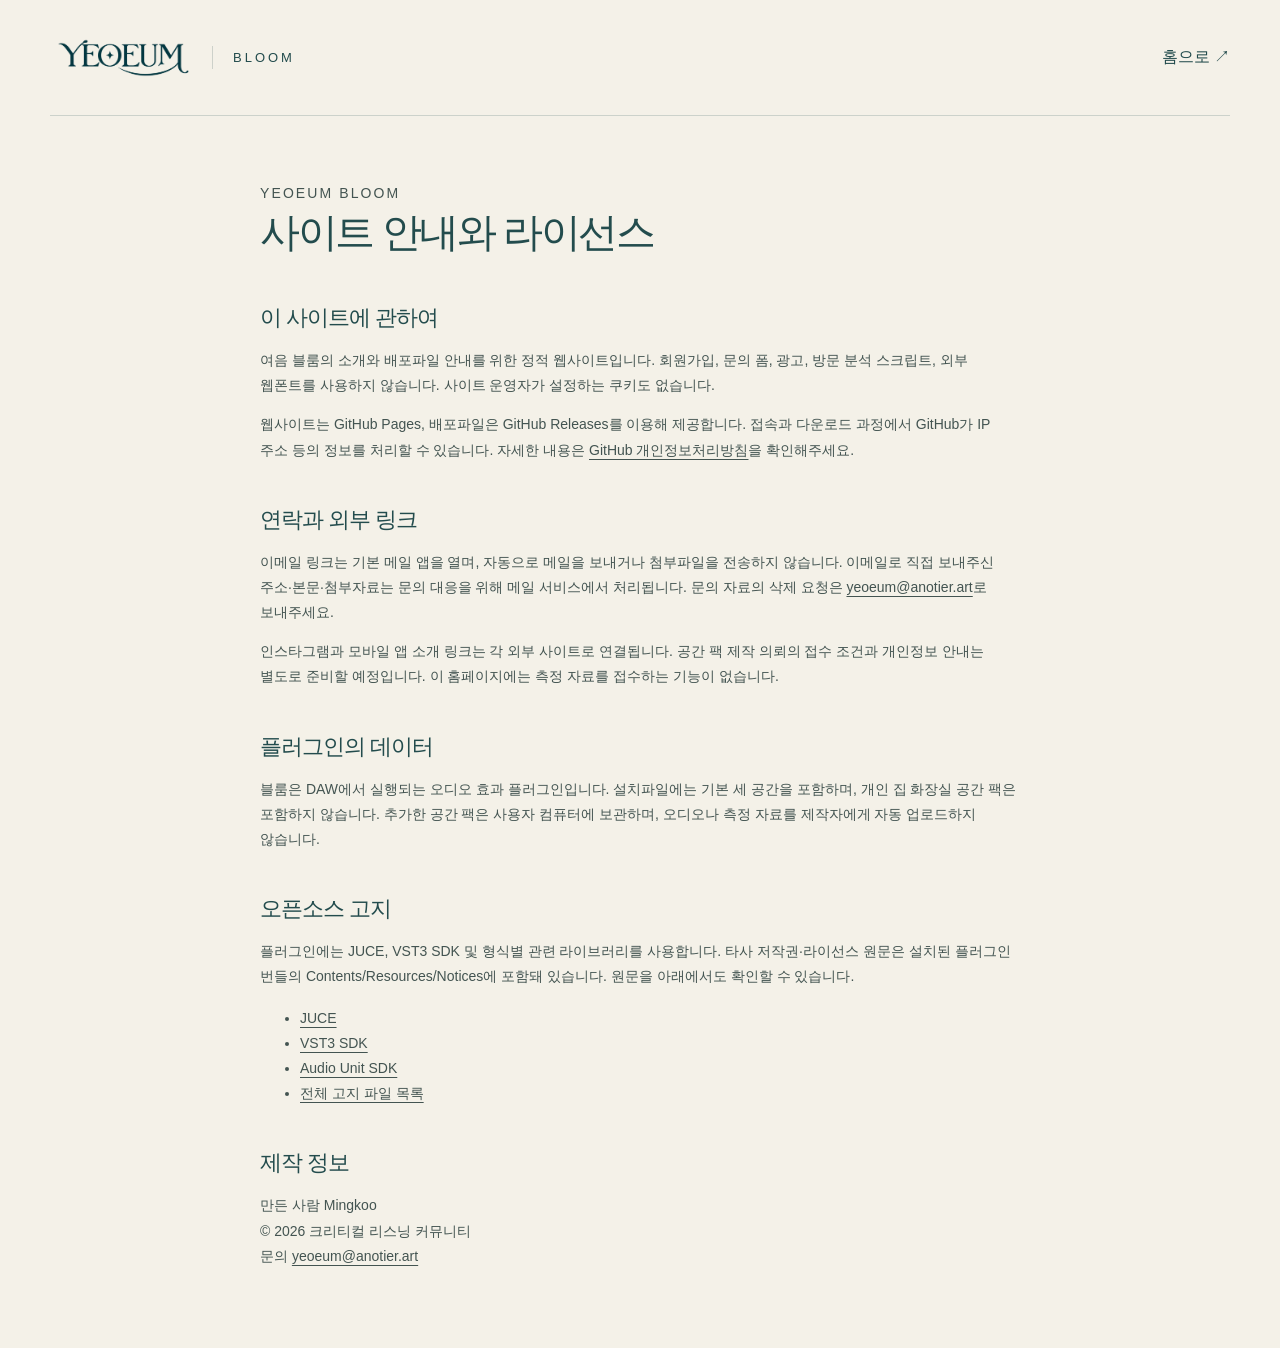
==== notices.html @ c8dbccd5 "Publish YEOEUM Bloom website and macOS 1.0.0 download information" ====
<!doctype html><html lang="ko"><head><meta charset="utf-8"><meta name="viewport" content="width=device-width,initial-scale=1"><title>사이트 안내 · 라이선스 — YEOEUM Bloom</title><link rel="stylesheet" href="styles.css"><link rel="icon" href="assets/favicon.svg"></head><body><header class="site-header wrap"><a class="brand" href="index.html"><img src="assets/wordmark.webp" alt="YEOEUM" width="700" height="233"><span>BLOOM</span></a><a href="index.html">홈으로 ↗</a></header><main class="notice-page wrap"><p class="eyebrow">YEOEUM BLOOM</p><h1>사이트 안내와 라이선스</h1><h2>이 사이트에 관하여</h2><p>여음 블룸의 소개와 배포파일 안내를 위한 정적 웹사이트입니다. 회원가입, 문의 폼, 광고, 방문 분석 스크립트, 외부 웹폰트를 사용하지 않습니다. 사이트 운영자가 설정하는 쿠키도 없습니다.</p><p>웹사이트는 GitHub Pages, 배포파일은 GitHub Releases를 이용해 제공합니다. 접속과 다운로드 과정에서 GitHub가 IP 주소 등의 정보를 처리할 수 있습니다. 자세한 내용은 <a href="https://docs.github.com/en/site-policy/privacy-policies/github-general-privacy-statement">GitHub 개인정보처리방침</a>을 확인해주세요.</p><h2>연락과 외부 링크</h2><p>이메일 링크는 기본 메일 앱을 열며, 자동으로 메일을 보내거나 첨부파일을 전송하지 않습니다. 이메일로 직접 보내주신 주소·본문·첨부자료는 문의 대응을 위해 메일 서비스에서 처리됩니다. 문의 자료의 삭제 요청은 <a href="mailto:yeoeum@anotier.art">yeoeum@anotier.art</a>로 보내주세요.</p><p>인스타그램과 모바일 앱 소개 링크는 각 외부 사이트로 연결됩니다. 공간 팩 제작 의뢰의 접수 조건과 개인정보 안내는 별도로 준비할 예정입니다. 이 홈페이지에는 측정 자료를 접수하는 기능이 없습니다.</p><h2>플러그인의 데이터</h2><p>블룸은 DAW에서 실행되는 오디오 효과 플러그인입니다. 설치파일에는 기본 세 공간을 포함하며, 개인 집 화장실 공간 팩은 포함하지 않습니다. 추가한 공간 팩은 사용자 컴퓨터에 보관하며, 오디오나 측정 자료를 제작자에게 자동 업로드하지 않습니다.</p><h2>오픈소스 고지</h2><p>플러그인에는 JUCE, VST3 SDK 및 형식별 관련 라이브러리를 사용합니다. 타사 저작권·라이선스 원문은 설치된 플러그인 번들의 Contents/Resources/Notices에 포함돼 있습니다. 원문을 아래에서도 확인할 수 있습니다.</p><ul><li><a href="licenses/JUCE-LICENSE.md">JUCE</a></li><li><a href="licenses/VST3-SDK-MIT.txt">VST3 SDK</a></li><li><a href="licenses/AudioUnitSDK-Apache-2.txt">Audio Unit SDK</a></li><li><a href="licenses/index.txt">전체 고지 파일 목록</a></li></ul><h2>제작 정보</h2><p>만든 사람 Mingkoo<br>© 2026 크리티컬 리스닝 커뮤니티<br>문의 <a href="mailto:yeoeum@anotier.art">yeoeum@anotier.art</a></p></main></body></html>
---- styles.css ----
:root{--paper:#f4f1e8;--ink:#234c4d;--body:#435451;--muted:#6c7971;--line:#234c4d30;--rust:#a75f48;--sage:#d6ded2;--serif:Georgia,'Times New Roman',serif;--sans:-apple-system,BlinkMacSystemFont,'Apple SD Gothic Neo','Malgun Gothic',sans-serif}*{box-sizing:border-box}html{scroll-behavior:smooth;scroll-padding-top:24px}body{margin:0;background:var(--paper);color:var(--ink);font-family:var(--sans);font-size:16px;line-height:1.8;word-break:keep-all;overflow-wrap:break-word}button,a{-webkit-tap-highlight-color:transparent}a{color:inherit;text-decoration:none}button{font:inherit}a:focus-visible,button:focus-visible,summary:focus-visible,[tabindex]:focus-visible{outline:2px solid var(--rust);outline-offset:6px}img{display:block;max-width:100%;height:auto}.wrap{width:min(1180px,calc(100% - 96px));margin-inline:auto}.skip{position:absolute;top:-100px;left:20px;padding:12px 20px;background:var(--ink);color:white;z-index:5}.skip:focus{top:10px}.site-header{height:116px;display:flex;justify-content:space-between;align-items:center;border-bottom:1px solid var(--line)}.brand{display:flex;align-items:center;gap:20px;flex-shrink:0}.brand img{width:142px;height:48px;object-fit:contain}.brand span{font-size:13px;letter-spacing:.23em;border-left:1px solid var(--line);padding-left:20px}.site-header nav{display:flex;gap:36px;align-items:center;font-size:14px}.site-header nav a:hover,.text-link:hover,.contact-links a:hover{text-decoration:underline;text-underline-offset:6px}.nav-download{display:flex;gap:20px}.hero{padding-top:74px}.hero-top{display:grid;grid-template-columns:1.25fr 1fr;gap:70px;align-items:end}.eyebrow,.section-index{font-size:11px;font-weight:500;letter-spacing:.15em;margin:0;text-transform:uppercase}.spark{color:var(--rust);margin-right:8px;font-size:17px}h1,h2,h3,p{margin-top:0}h1{font-size:clamp(36px,4.8vw,65px);font-weight:400;letter-spacing:-.06em;line-height:1.32;margin:24px 0 0}h2{font-size:clamp(28px,3vw,40px);font-weight:400;letter-spacing:-.045em;line-height:1.5}h3{font-weight:400}.hero-copy{padding-bottom:3px}.hero-copy>p:first-child{font-size:17px;line-height:1.95;margin-bottom:28px;color:var(--body)}.button{display:inline-flex;align-items:center;justify-content:space-between;gap:36px;padding:15px 23px;font-size:14px;border-radius:2px;line-height:1.6;transition:background .2s,color .2s}.button.primary{background:var(--ink);color:#f9f7f0;border:1px solid var(--ink)}.button.primary:hover{background:#356360}.button span{font-size:19px}.micro{font-size:11px;letter-spacing:.035em;margin:10px 0 0;color:var(--muted)}.hero-rule{display:flex;justify-content:space-between;border-top:1px solid var(--line);margin-top:55px;padding-top:14px;color:var(--muted);font-size:10px;letter-spacing:.14em}.spaces{padding-top:40px}.space-toolbar{display:flex;justify-content:space-between;align-items:center;gap:25px;margin-bottom:22px}.space-toolbar h2{font-size:11px;letter-spacing:.05em;font-weight:500}.space-tabs{display:flex;gap:6px;align-items:center}.space-tabs button{border:1px solid transparent;padding:8px 13px;background:none;color:var(--muted);font-size:12px;cursor:pointer;display:flex;align-items:center;gap:8px;border-radius:30px;white-space:nowrap}.space-tabs button[aria-selected=true]{border-color:var(--ink);color:var(--ink)}.space-tabs button:hover{background:#234c4d08}.swatch{width:8px;height:8px;border-radius:50%;display:inline-block;border:1px solid #53615a50}.swatch.white{background:#e6e4d8}.swatch.black{background:#302f2a}.swatch.restroom{background:#607d7a}.plugin-figure{margin:0}.plugin-figure>img{width:100%;border-radius:7px;box-shadow:0 22px 42px -22px #152a2940;border:1px solid #234c4d28}.plugin-figure figcaption{display:flex;gap:15px;align-items:center;margin-top:20px;font-size:11px;color:var(--muted)}.caption-label{font-size:9px;letter-spacing:.1em;color:var(--rust)}.caption-note{margin-left:auto;font-size:10px}.space-intro{display:grid;grid-template-columns:1fr 2fr;gap:70px;margin:90px 0 110px}.section-index{color:var(--rust);padding-top:9px}.space-intro>div{max-width:650px}.space-intro h2{margin-bottom:26px}.space-intro p:not(.section-index){font-size:16px;line-height:1.95;color:var(--body)}.quiet{color:var(--muted)!important;font-size:14px!important}.controls-section{background:#dce1d660;border-block:1px solid var(--line);padding:85px 0 55px}.section-heading{display:grid;grid-template-columns:1fr 2fr;gap:70px;margin-bottom:50px}.section-heading h2{margin:0}.controls-grid{display:grid;grid-template-columns:repeat(3,1fr);gap:45px}.controls-grid article{border-top:1px solid var(--line);padding-top:32px}.controls-grid .bloom-control{grid-column:1/-1;display:grid;grid-template-columns:1fr 2fr;gap:70px;padding-bottom:25px}.bloom-control>div:last-child{max-width:650px}.control-number{font:italic 15px var(--serif);color:var(--rust);margin-bottom:9px}.controls-grid h3{font-family:var(--serif);font-size:31px;line-height:1.3;margin-bottom:14px}.controls-grid .control-sub{font-size:15px;color:var(--ink);margin-bottom:12px}.controls-grid p:last-child{font-size:14px;line-height:1.9;color:var(--body);margin-bottom:0}.dial-symbol{position:relative;width:66px;height:66px;border:1px solid #234c4d70;border-radius:50%;margin-bottom:28px;background:radial-gradient(circle,var(--paper) 59%,transparent 60%);outline:1px solid #234c4d30;outline-offset:6px}.dial-symbol span{display:block;position:absolute;left:31px;top:9px;height:18px;width:2px;background:var(--ink);transform-origin:1px 24px}.bloom-dial{width:118px;height:118px;justify-self:center;margin-top:22px;border:2px solid #234c4d80;background:radial-gradient(circle,var(--paper) 60%,transparent 61%);outline-offset:12px}.bloom-dial:after{content:'';position:absolute;inset:-15px;border:4px solid transparent;border-left-color:var(--rust);border-radius:50%;transform:rotate(-20deg)}.bloom-dial span{left:56px;top:16px;height:30px;transform-origin:1px 41px;transform:rotate(55deg)}.texture-dial span{transform:rotate(-35deg)}.delay-dial span{transform:rotate(-135deg)}.mix-dial span{transform:rotate(135deg)}.controls-foot{border-top:1px solid var(--line);margin-top:42px;padding-top:18px;font-size:12px;color:var(--muted)}.pack-section{padding-block:105px;display:grid;grid-template-columns:1fr 1.2fr 1.1fr;gap:45px;align-items:start}.pack-copy p{font-size:15px;color:var(--body);line-height:1.95}.inline-label{font-size:12px;border-bottom:1px solid var(--line)}code{font-size:12px}.pack-drawing{height:280px;position:relative;margin-left:30px;margin-top:20px}.pack-sheet{position:absolute;width:200px;height:248px;border:1px solid #53635e55;background:#e9e8df;padding:18px 20px;box-shadow:4px 6px 15px #234c4d08}.pack-sheet>span:first-child{font-size:8px;letter-spacing:.16em}.pack-sheet.back{transform:rotate(11deg);left:25px;top:-10px}.pack-sheet.middle{transform:rotate(5deg);left:14px;top:-4px;background:#e1e5dc}.pack-sheet.front{transform:rotate(-4deg);left:0;top:5px;background:var(--paper)}.pack-sheet strong{font-size:22px;font-weight:400;line-height:1.6;display:block;margin-top:20px}.sheet-bottom{position:absolute;bottom:16px;font-size:7px;letter-spacing:.05em}.room-lines{position:relative;height:30px;margin-top:10px}.room-lines i{position:absolute;border:1px solid #66867b85;width:30px;height:30px;transform:rotate(45deg);border-radius:4px}.room-lines i:nth-child(2){left:12px}.room-lines i:nth-child(3){left:24px}.atelier{position:relative;background:#f4eee2 url('assets/atelier.webp') center/cover;border:1px solid var(--line);display:grid;grid-template-columns:.8fr 1.4fr;gap:45px;overflow:hidden;min-height:420px;padding:48px 65px 0;margin-bottom:105px}.atelier-art{align-self:end;max-width:250px;margin:0 auto}.atelier-art img{width:100%;max-height:350px;object-fit:contain;object-position:bottom}.atelier-copy{padding-bottom:45px}.atelier-copy .eyebrow{color:var(--rust);font-size:9px;letter-spacing:.11em;margin-bottom:18px}.atelier h2{font-size:32px;margin-bottom:22px}.atelier p:not(.eyebrow){font-size:14px;line-height:1.95;color:var(--body)}.text-link{display:inline-flex;gap:24px;align-items:center;font-size:14px;border-bottom:1px solid var(--ink);padding-bottom:5px;margin-top:9px}.download-section{padding-bottom:85px}.download-heading{text-align:center;margin-bottom:40px}.download-heading .section-index{margin-bottom:20px}.download-heading h2{margin-bottom:17px}.download-heading>p:last-child{font-size:13px;letter-spacing:.06em}.version{font:italic 17px var(--serif);margin-left:8px}.downloads{display:grid;grid-template-columns:1fr 1fr;border:1px solid var(--line)}.download-card{padding:38px 42px}.download-card+.download-card{border-left:1px solid var(--line);background:#e6e8df50}.download-platform{display:flex;justify-content:space-between;align-items:center;gap:15px}.download-platform h3{font:36px var(--serif);margin:0}.status{font-size:10px;letter-spacing:.04em;color:var(--muted);border:1px solid var(--line);border-radius:20px;padding:3px 10px}.available .status{color:var(--ink);background:#d9e2d5}.platform-spec{font-size:14px;color:var(--body);margin:20px 0}.download-card .button{width:100%;margin:4px 0 18px}.button.disabled{background:#dce0d7;color:#6f7c73;border:1px solid transparent;justify-content:center;cursor:default}.download-detail{font-size:11px;color:var(--muted);margin:0;line-height:1.9}.download-meta{display:flex;gap:25px;font-size:11px;margin-top:17px;color:var(--muted);flex-wrap:wrap}.download-meta>span{margin-left:auto}.download-meta a{text-decoration:underline;text-underline-offset:3px}.install-guide{display:grid;grid-template-columns:1fr 2fr;gap:70px;margin-top:75px}.install-guide>h3{font-size:20px;margin-top:13px}.install-guide details{border-bottom:1px solid var(--line)}.install-guide details:first-child{border-top:1px solid var(--line)}summary{cursor:pointer;list-style:none;padding:19px 30px 19px 0;font-size:14px;position:relative}summary::-webkit-details-marker{display:none}summary:after{content:'+';position:absolute;right:3px;top:17px;font-size:20px;font-weight:300}details[open] summary:after{content:'−'}details p{font-size:13px;color:var(--body);line-height:1.95;padding-right:20px}.paths{font-size:11px!important;overflow-wrap:anywhere;word-break:normal}.site-footer{padding-top:40px;border-top:1px solid var(--line)}.footer-top{display:grid;grid-template-columns:1fr 1.5fr 1fr;gap:30px;align-items:start;padding-bottom:40px}.footer-brand img{width:115px;height:38px}.footer-brand{gap:13px}.footer-brand span{font-size:9px;padding-left:13px}.footer-top>p{font-size:14px;color:var(--muted);line-height:1.9;margin:0}.contact-links{justify-self:end;display:flex;gap:23px;font-size:12px}.contact-links a{white-space:nowrap}.footer-bottom{display:flex;gap:30px;border-top:1px solid var(--line);padding:22px 0 32px;font-size:10px;color:var(--muted)}.footer-bottom>a{margin-left:auto}.notice-page{max-width:760px;padding-block:65px}.notice-page h1{font-size:40px;margin:0 0 42px}.notice-page h2{font-size:22px;margin:40px 0 14px}.notice-page p,.notice-page li{font-size:14px;color:var(--body)}.notice-page a{text-decoration:underline;text-underline-offset:4px}
@media(min-width:1450px){.hero-top{gap:110px}.hero-copy{padding-left:40px}}
@media(max-width:950px){.wrap{width:calc(100% - 56px)}.hero-top{gap:35px}.hero-copy>p:first-child{font-size:15px}.hero-top h1{font-size:46px}.space-toolbar{align-items:flex-start;flex-direction:column;gap:13px}.space-intro,.section-heading,.install-guide{grid-template-columns:1fr 2fr;gap:35px}.pack-section{grid-template-columns:1fr 1.5fr;gap:30px}.pack-section>.section-index{grid-column:1/-1}.pack-drawing{justify-self:center;min-width:240px}.atelier{padding:35px 30px 0;gap:25px}.atelier h2{font-size:29px}.atelier p br{display:none}.download-card{padding:30px}.footer-top{grid-template-columns:1fr 1fr}.contact-links{grid-column:2;justify-self:start}.footer-top>p{grid-column:2}.footer-brand{grid-row:1/3}.controls-grid{gap:25px}.controls-grid .bloom-control{gap:35px}}
@media(max-width:620px){.wrap{width:calc(100% - 40px)}.site-header{height:86px}.brand{gap:10px}.brand img{width:110px;height:37px}.brand span{font-size:9px;padding-left:10px;letter-spacing:.16em}.site-header nav{gap:14px;font-size:12px}.site-header nav>a:not(.nav-download){display:none}.nav-download{gap:8px}.hero{padding-top:44px}.hero-top{grid-template-columns:1fr;gap:27px}.eyebrow{font-size:9px}.hero-top h1{font-size:43px;margin-top:20px;line-height:1.4}.hero-copy>p:first-child{font-size:15px;margin-bottom:22px}.hero-copy .button{width:100%}.micro{text-align:center;font-size:10px}.hero-rule{margin-top:32px;font-size:7px;padding-top:11px}.spaces{padding-top:28px}.space-toolbar{gap:16px}.space-toolbar h2{font-size:11px}.space-tabs{width:100%;gap:3px;justify-content:space-between}.space-tabs button{font-size:10px;padding:6px 8px;gap:5px}.swatch{width:6px;height:6px}.plugin-figure>img{border-radius:3px}.plugin-figure figcaption{gap:6px;flex-wrap:wrap;margin-top:13px;font-size:10px}.caption-label{font-size:8px;letter-spacing:.04em}.caption-note{margin-left:0;flex-basis:100%;font-size:9px}.space-intro{grid-template-columns:1fr;gap:22px;margin:53px 0 58px}.space-intro h2{font-size:30px;margin-bottom:22px}.space-intro p:not(.section-index){font-size:14px}.quiet{font-size:13px!important}.controls-section{padding:48px 0 30px}.section-heading{grid-template-columns:1fr;gap:20px;margin-bottom:30px}.section-heading h2{font-size:28px}.controls-grid{grid-template-columns:1fr;gap:28px}.controls-grid article{display:grid;grid-template-columns:70px 1fr;column-gap:23px;padding-top:25px}.controls-grid article>.dial-symbol{grid-column:1;grid-row:1/5;margin:19px 0 0 4px;width:54px;height:54px}.dial-symbol span{left:25px;top:7px;height:15px;transform-origin:1px 20px}.controls-grid article>p,.controls-grid article>h3{grid-column:2}.controls-grid article h3{font-size:28px}.controls-grid article .control-number{margin-bottom:5px}.controls-grid article .control-sub{font-size:14px}.controls-grid article p:last-child{font-size:13px}.controls-grid .bloom-control{display:grid;grid-template-columns:70px 1fr;gap:23px;grid-column:auto;padding-bottom:0}.controls-grid .bloom-control>.bloom-dial{width:54px;height:54px;outline-offset:6px;margin-top:28px}.bloom-dial:after{inset:-8px;border-width:3px}.bloom-dial span{left:25px;top:7px;height:15px;transform-origin:1px 20px}.controls-foot{font-size:11px;margin-top:30px}.pack-section{padding-block:55px;grid-template-columns:1fr;gap:22px}.pack-section>.section-index{grid-column:auto}.pack-copy h2{font-size:30px}.pack-copy p{font-size:14px}.pack-drawing{height:265px;margin:15px 0 0;min-width:220px}.atelier{display:flex;flex-direction:column-reverse;gap:5px;padding:30px 25px 0;margin-bottom:55px;background-position:42% center}.atelier-copy{padding-bottom:0}.atelier .eyebrow{font-size:8px}.atelier h2{font-size:28px}.atelier p:not(.eyebrow){font-size:13px}.atelier-art{max-width:170px;margin:15px auto 0}.atelier-art img{max-height:255px}.download-section{padding-bottom:50px}.download-heading h2{font-size:28px}.downloads{grid-template-columns:1fr}.download-card{padding:28px 25px}.download-card+.download-card{border-left:0;border-top:1px solid var(--line)}.download-platform h3{font-size:32px}.download-detail{font-size:11px}.download-meta{gap:16px;font-size:10px}.download-meta>span{margin-left:0;width:100%}.install-guide{grid-template-columns:1fr;gap:10px;margin-top:35px}.install-guide>h3{font-size:20px}.install-guide summary{font-size:13px}.site-footer{padding-top:30px}.footer-top{display:flex;flex-wrap:wrap;gap:25px;padding-bottom:30px}.footer-brand{width:100%}.footer-top>p{font-size:12px;flex:1}.contact-links{font-size:11px;flex-direction:column;gap:10px}.footer-bottom{flex-wrap:wrap;gap:5px 18px;font-size:9px}.footer-bottom>a{margin-left:0;width:100%}.notice-page{padding-block:42px}.notice-page h1{font-size:32px}}
@media(prefers-reduced-motion:reduce){html{scroll-behavior:auto}*{transition:none!important}}

@media(min-width:621px) and (max-width:800px){.hero-top{grid-template-columns:1fr;gap:30px}.hero-copy{display:grid;grid-template-columns:1fr 1fr;gap:0 25px;align-items:start}.hero-copy>p:first-child{grid-row:1/3;margin-bottom:0}.hero-copy .button{gap:15px;font-size:12px}.hero-copy .micro{grid-column:2}.hero-rule{margin-top:36px}}
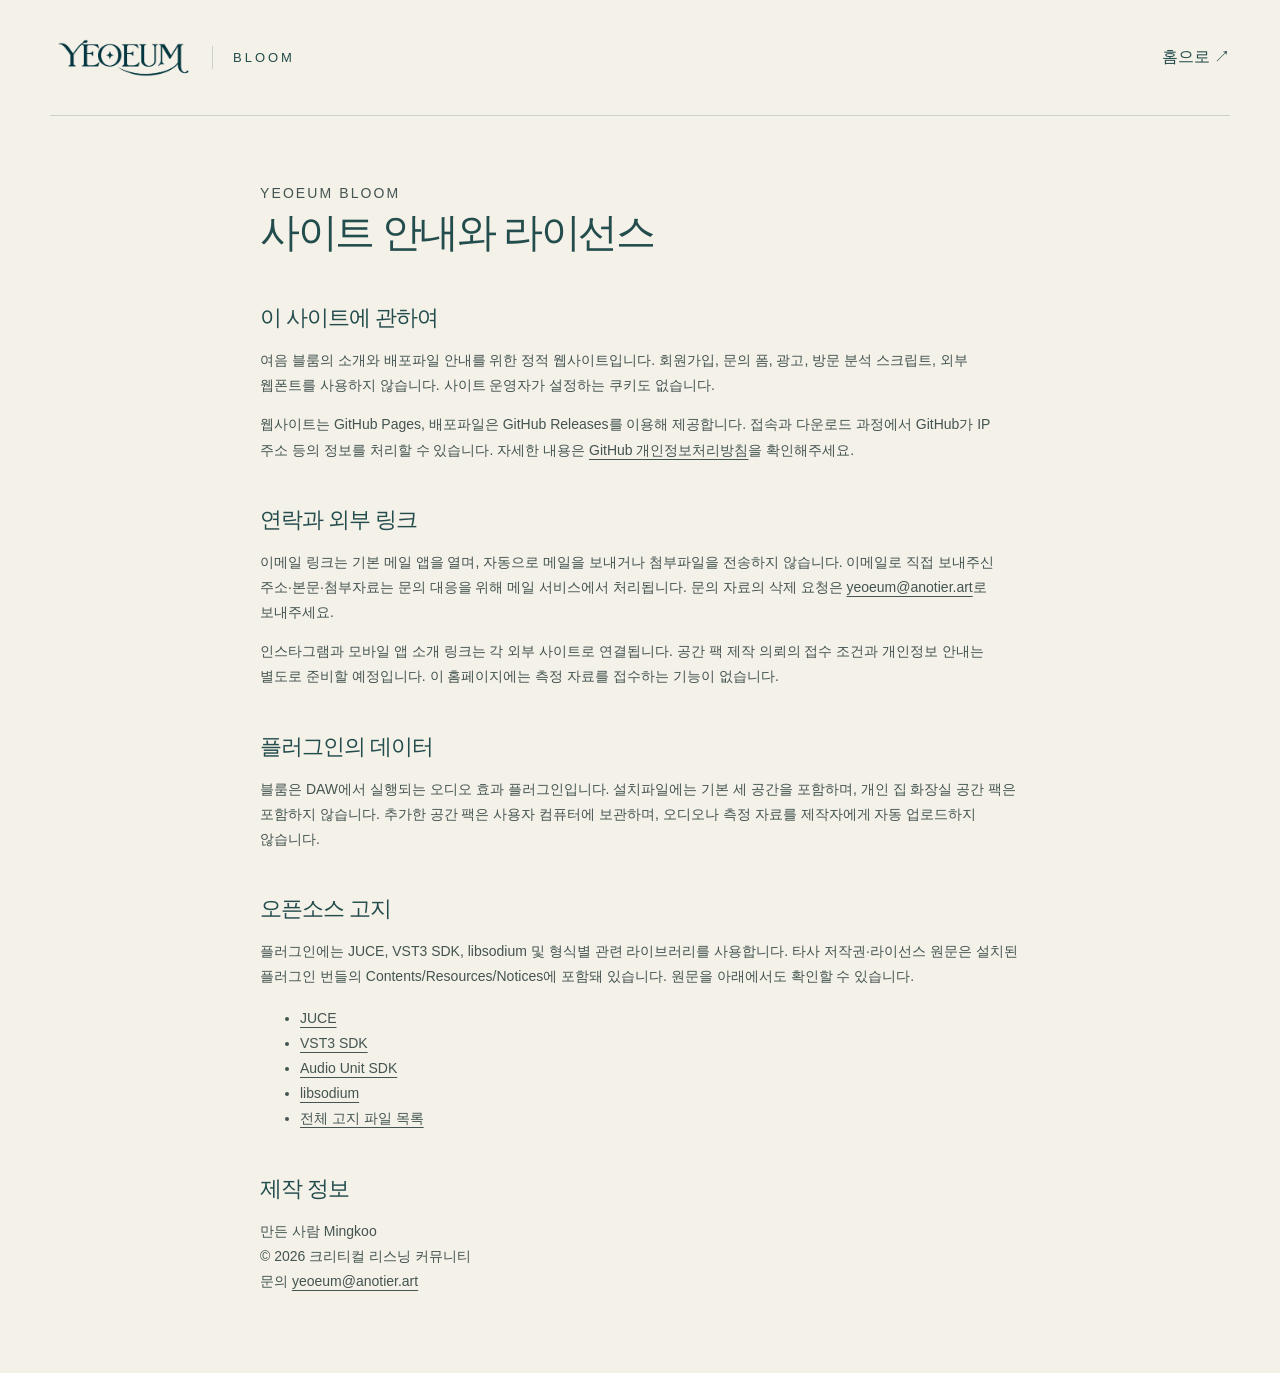
==== commit 62214763: "Update Bloom 1.0.1 downloads for macOS and Windows" ====
--- a/notices.html
+++ b/notices.html
@@ -1 +1 @@
-<!doctype html><html lang="ko"><head><meta charset="utf-8"><meta name="viewport" content="width=device-width,initial-scale=1"><title>사이트 안내 · 라이선스 — YEOEUM Bloom</title><link rel="stylesheet" href="styles.css"><link rel="icon" href="assets/favicon.svg"></head><body><header class="site-header wrap"><a class="brand" href="index.html"><img src="assets/wordmark.webp" alt="YEOEUM" width="700" height="233"><span>BLOOM</span></a><a href="index.html">홈으로 ↗</a></header><main class="notice-page wrap"><p class="eyebrow">YEOEUM BLOOM</p><h1>사이트 안내와 라이선스</h1><h2>이 사이트에 관하여</h2><p>여음 블룸의 소개와 배포파일 안내를 위한 정적 웹사이트입니다. 회원가입, 문의 폼, 광고, 방문 분석 스크립트, 외부 웹폰트를 사용하지 않습니다. 사이트 운영자가 설정하는 쿠키도 없습니다.</p><p>웹사이트는 GitHub Pages, 배포파일은 GitHub Releases를 이용해 제공합니다. 접속과 다운로드 과정에서 GitHub가 IP 주소 등의 정보를 처리할 수 있습니다. 자세한 내용은 <a href="https://docs.github.com/en/site-policy/privacy-policies/github-general-privacy-statement">GitHub 개인정보처리방침</a>을 확인해주세요.</p><h2>연락과 외부 링크</h2><p>이메일 링크는 기본 메일 앱을 열며, 자동으로 메일을 보내거나 첨부파일을 전송하지 않습니다. 이메일로 직접 보내주신 주소·본문·첨부자료는 문의 대응을 위해 메일 서비스에서 처리됩니다. 문의 자료의 삭제 요청은 <a href="mailto:yeoeum@anotier.art">yeoeum@anotier.art</a>로 보내주세요.</p><p>인스타그램과 모바일 앱 소개 링크는 각 외부 사이트로 연결됩니다. 공간 팩 제작 의뢰의 접수 조건과 개인정보 안내는 별도로 준비할 예정입니다. 이 홈페이지에는 측정 자료를 접수하는 기능이 없습니다.</p><h2>플러그인의 데이터</h2><p>블룸은 DAW에서 실행되는 오디오 효과 플러그인입니다. 설치파일에는 기본 세 공간을 포함하며, 개인 집 화장실 공간 팩은 포함하지 않습니다. 추가한 공간 팩은 사용자 컴퓨터에 보관하며, 오디오나 측정 자료를 제작자에게 자동 업로드하지 않습니다.</p><h2>오픈소스 고지</h2><p>플러그인에는 JUCE, VST3 SDK 및 형식별 관련 라이브러리를 사용합니다. 타사 저작권·라이선스 원문은 설치된 플러그인 번들의 Contents/Resources/Notices에 포함돼 있습니다. 원문을 아래에서도 확인할 수 있습니다.</p><ul><li><a href="licenses/JUCE-LICENSE.md">JUCE</a></li><li><a href="licenses/VST3-SDK-MIT.txt">VST3 SDK</a></li><li><a href="licenses/AudioUnitSDK-Apache-2.txt">Audio Unit SDK</a></li><li><a href="licenses/index.txt">전체 고지 파일 목록</a></li></ul><h2>제작 정보</h2><p>만든 사람 Mingkoo<br>© 2026 크리티컬 리스닝 커뮤니티<br>문의 <a href="mailto:yeoeum@anotier.art">yeoeum@anotier.art</a></p></main></body></html>
+<!doctype html><html lang="ko"><head><meta charset="utf-8"><meta name="viewport" content="width=device-width,initial-scale=1"><title>사이트 안내 · 라이선스 — YEOEUM Bloom</title><link rel="stylesheet" href="styles.css"><link rel="icon" href="assets/favicon.svg"></head><body><header class="site-header wrap"><a class="brand" href="index.html"><img src="assets/wordmark.webp" alt="YEOEUM" width="700" height="233"><span>BLOOM</span></a><a href="index.html">홈으로 ↗</a></header><main class="notice-page wrap"><p class="eyebrow">YEOEUM BLOOM</p><h1>사이트 안내와 라이선스</h1><h2>이 사이트에 관하여</h2><p>여음 블룸의 소개와 배포파일 안내를 위한 정적 웹사이트입니다. 회원가입, 문의 폼, 광고, 방문 분석 스크립트, 외부 웹폰트를 사용하지 않습니다. 사이트 운영자가 설정하는 쿠키도 없습니다.</p><p>웹사이트는 GitHub Pages, 배포파일은 GitHub Releases를 이용해 제공합니다. 접속과 다운로드 과정에서 GitHub가 IP 주소 등의 정보를 처리할 수 있습니다. 자세한 내용은 <a href="https://docs.github.com/en/site-policy/privacy-policies/github-general-privacy-statement">GitHub 개인정보처리방침</a>을 확인해주세요.</p><h2>연락과 외부 링크</h2><p>이메일 링크는 기본 메일 앱을 열며, 자동으로 메일을 보내거나 첨부파일을 전송하지 않습니다. 이메일로 직접 보내주신 주소·본문·첨부자료는 문의 대응을 위해 메일 서비스에서 처리됩니다. 문의 자료의 삭제 요청은 <a href="mailto:yeoeum@anotier.art">yeoeum@anotier.art</a>로 보내주세요.</p><p>인스타그램과 모바일 앱 소개 링크는 각 외부 사이트로 연결됩니다. 공간 팩 제작 의뢰의 접수 조건과 개인정보 안내는 별도로 준비할 예정입니다. 이 홈페이지에는 측정 자료를 접수하는 기능이 없습니다.</p><h2>플러그인의 데이터</h2><p>블룸은 DAW에서 실행되는 오디오 효과 플러그인입니다. 설치파일에는 기본 세 공간을 포함하며, 개인 집 화장실 공간 팩은 포함하지 않습니다. 추가한 공간 팩은 사용자 컴퓨터에 보관하며, 오디오나 측정 자료를 제작자에게 자동 업로드하지 않습니다.</p><h2>오픈소스 고지</h2><p>플러그인에는 JUCE, VST3 SDK, libsodium 및 형식별 관련 라이브러리를 사용합니다. 타사 저작권·라이선스 원문은 설치된 플러그인 번들의 Contents/Resources/Notices에 포함돼 있습니다. 원문을 아래에서도 확인할 수 있습니다.</p><ul><li><a href="licenses/JUCE-LICENSE.md">JUCE</a></li><li><a href="licenses/VST3-SDK-MIT.txt">VST3 SDK</a></li><li><a href="licenses/AudioUnitSDK-Apache-2.txt">Audio Unit SDK</a></li><li><a href="licenses/libsodium-ISC.txt">libsodium</a></li><li><a href="licenses/index.txt">전체 고지 파일 목록</a></li></ul><h2>제작 정보</h2><p>만든 사람 Mingkoo<br>© 2026 크리티컬 리스닝 커뮤니티<br>문의 <a href="mailto:yeoeum@anotier.art">yeoeum@anotier.art</a></p></main></body></html>
